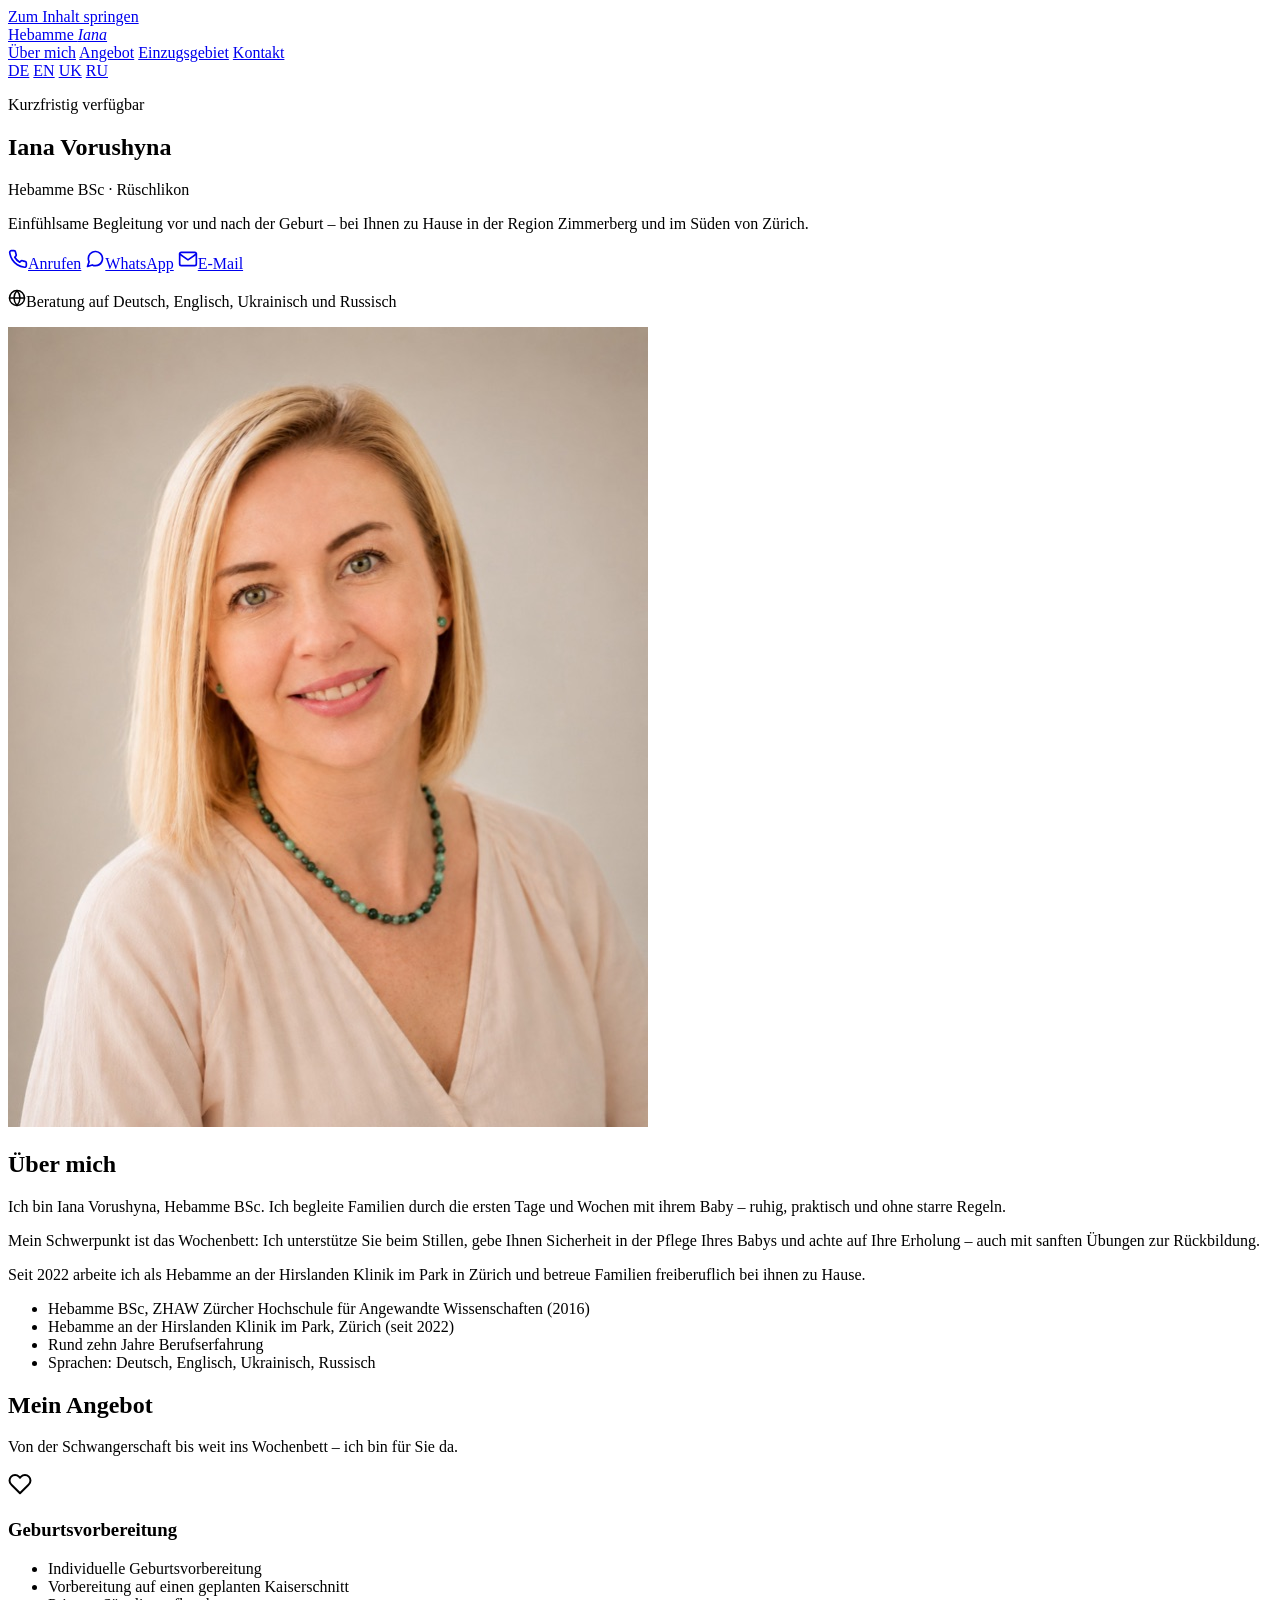
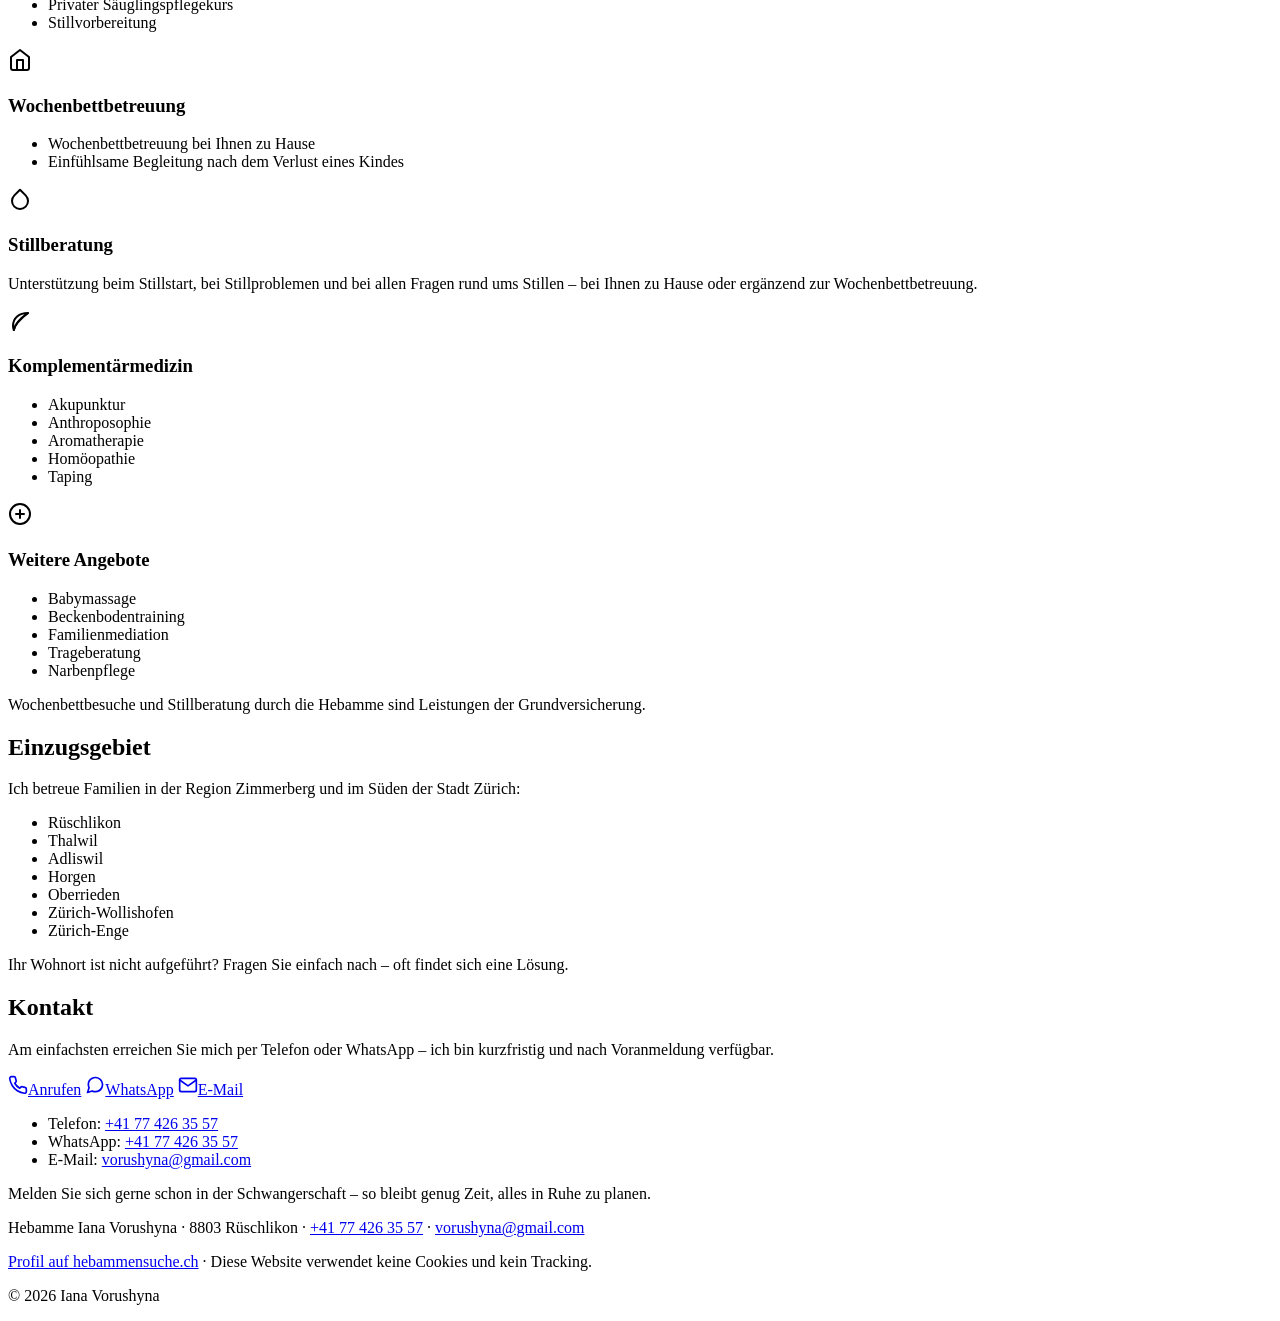
==== index.html @ 1feb300e "Add German page" ====
<!doctype html>
<html lang="de">
<head>
  <meta charset="utf-8">
  <meta name="viewport" content="width=device-width, initial-scale=1">
  <title>Hebamme Iana Vorushyna – Rüschlikon &amp; Region Zimmerberg</title>
  <meta name="description" content="Hebamme BSc in Rüschlikon: Wochenbettbetreuung zu Hause, Stillberatung und Geburtsvorbereitung in der Region Zimmerberg und in Zürich. Kurzfristig verfügbar.">
  <link rel="canonical" href="https://hebamme-iana.ch/">
  <link rel="alternate" hreflang="de" href="https://hebamme-iana.ch/">
  <link rel="alternate" hreflang="en" href="https://hebamme-iana.ch/en/">
  <link rel="alternate" hreflang="uk" href="https://hebamme-iana.ch/uk/">
  <link rel="alternate" hreflang="ru" href="https://hebamme-iana.ch/ru/">
  <link rel="alternate" hreflang="x-default" href="https://hebamme-iana.ch/">
  <meta property="og:type" content="website">
  <meta property="og:title" content="Hebamme Iana Vorushyna – Rüschlikon &amp; Region Zimmerberg">
  <meta property="og:description" content="Wochenbettbetreuung zu Hause, Stillberatung und Geburtsvorbereitung in der Region Zimmerberg und in Zürich.">
  <meta property="og:url" content="https://hebamme-iana.ch/">
  <meta property="og:image" content="https://hebamme-iana.ch/img/iana-800.jpg">
  <meta property="og:locale" content="de_CH">
  <meta name="theme-color" content="#FAF6EF">
  <link rel="icon" href="img/favicon.svg" type="image/svg+xml">
  <link rel="apple-touch-icon" href="img/apple-touch-icon.png">
  <link rel="preload" href="fonts/lora-600.woff2" as="font" type="font/woff2" crossorigin>
  <link rel="preload" href="fonts/source-sans-3-400.woff2" as="font" type="font/woff2" crossorigin>
  <link rel="stylesheet" href="css/style.css">
  <script src="js/lang.js" defer></script>
  <script type="application/ld+json">
  {
    "@context": "https://schema.org",
    "@type": "Midwife",
    "@id": "https://hebamme-iana.ch/#midwife",
    "name": "Hebamme Iana Vorushyna",
    "image": "https://hebamme-iana.ch/img/iana-800.jpg",
    "url": "https://hebamme-iana.ch/",
    "telephone": "+41774263557",
    "email": "vorushyna@gmail.com",
    "address": {
      "@type": "PostalAddress",
      "postalCode": "8803",
      "addressLocality": "Rüschlikon",
      "addressRegion": "ZH",
      "addressCountry": "CH"
    },
    "areaServed": ["Rüschlikon", "Thalwil", "Adliswil", "Horgen", "Oberrieden", "Zürich Wollishofen", "Zürich Enge"],
    "knowsLanguage": ["de", "en", "uk", "ru"],
    "sameAs": ["https://www.hebammensuche.ch/suche/profil/?hebammenname=&plz=8803&sektionId=39&leistungen=&id=36807"]
  }
  </script>
</head>
<body>
  <a class="skip-link" href="#main">Zum Inhalt springen</a>
  <header class="site-header">
    <div class="wrap header-inner">
      <a class="brand" href="#top">Hebamme <em>Iana</em></a>
      <nav class="site-nav" aria-label="Bereiche">
        <a href="#about">Über mich</a>
        <a href="#services">Angebot</a>
        <a href="#area">Einzugsgebiet</a>
        <a href="#contact">Kontakt</a>
      </nav>
      <nav class="lang-switcher" aria-label="Sprache wählen">
        <a href="./" data-lang="de" aria-current="page">DE</a>
        <a href="en/" data-lang="en" lang="en" hreflang="en">EN</a>
        <a href="uk/" data-lang="uk" lang="uk" hreflang="uk">UK</a>
        <a href="ru/" data-lang="ru" lang="ru" hreflang="ru">RU</a>
      </nav>
    </div>
  </header>

  <main id="main">
    <section class="hero" id="top">
      <div class="wrap hero-grid">
        <div class="hero-text">
          <p class="badge"><span class="badge-dot" aria-hidden="true"></span>Kurzfristig verfügbar</p>
          <h1>Iana Vorushyna</h1>
          <p class="role">Hebamme BSc · Rüschlikon</p>
          <p class="lead">Einfühlsame Begleitung vor und nach der Geburt – bei Ihnen zu Hause in der Region Zimmerberg und im Süden von Zürich.</p>
          <div class="cta-row">
            <a class="btn btn-primary" href="tel:+41774263557"><svg viewBox="0 0 24 24" width="20" height="20" fill="none" stroke="currentColor" stroke-width="2" stroke-linecap="round" stroke-linejoin="round" aria-hidden="true"><path d="M22 16.92v3a2 2 0 0 1-2.18 2 19.79 19.79 0 0 1-8.63-3.07 19.5 19.5 0 0 1-6-6A19.79 19.79 0 0 1 2.08 4.18 2 2 0 0 1 4.06 2h3a2 2 0 0 1 2 1.72 12.84 12.84 0 0 0 .7 2.81 2 2 0 0 1-.45 2.11L8.09 9.91a16 16 0 0 0 6 6l1.27-1.27a2 2 0 0 1 2.11-.45 12.84 12.84 0 0 0 2.81.7A2 2 0 0 1 22 16.92z"/></svg>Anrufen</a>
            <a class="btn btn-secondary" href="https://wa.me/41774263557"><svg viewBox="0 0 24 24" width="20" height="20" fill="none" stroke="currentColor" stroke-width="2" stroke-linecap="round" stroke-linejoin="round" aria-hidden="true"><path d="M21 11.5a8.38 8.38 0 0 1-.9 3.8 8.5 8.5 0 0 1-7.6 4.7 8.38 8.38 0 0 1-3.8-.9L3 21l1.9-5.7a8.38 8.38 0 0 1-.9-3.8 8.5 8.5 0 0 1 4.7-7.6 8.38 8.38 0 0 1 3.8-.9h.5a8.48 8.48 0 0 1 8 8v.5z"/></svg>WhatsApp</a>
            <a class="btn btn-secondary" href="mailto:vorushyna@gmail.com"><svg viewBox="0 0 24 24" width="20" height="20" fill="none" stroke="currentColor" stroke-width="2" stroke-linecap="round" stroke-linejoin="round" aria-hidden="true"><path d="M4 4h16c1.1 0 2 .9 2 2v12c0 1.1-.9 2-2 2H4c-1.1 0-2-.9-2-2V6c0-1.1.9-2 2-2z"/><path d="m22 6-10 7L2 6"/></svg>E-Mail</a>
          </div>
          <p class="hero-langs"><svg viewBox="0 0 24 24" width="18" height="18" fill="none" stroke="currentColor" stroke-width="2" stroke-linecap="round" stroke-linejoin="round" aria-hidden="true"><circle cx="12" cy="12" r="10"/><path d="M2 12h20"/><path d="M12 2a15.3 15.3 0 0 1 4 10 15.3 15.3 0 0 1-4 10 15.3 15.3 0 0 1-4-10 15.3 15.3 0 0 1 4-10z"/></svg>Beratung auf Deutsch, Englisch, Ukrainisch und Russisch</p>
        </div>
        <div class="hero-photo">
          <img src="img/iana-800.jpg" srcset="img/iana-480.jpg 384w, img/iana-800.jpg 640w" sizes="(min-width: 900px) 400px, 82vw" width="640" height="800" alt="Porträt von Hebamme Iana Vorushyna" fetchpriority="high">
        </div>
      </div>
    </section>

    <section class="section section-paper" id="about">
      <div class="wrap">
        <div class="beads" aria-hidden="true"><i></i><i></i><i></i><i></i><i></i><i></i><i></i></div>
        <h2>Über mich</h2>
        <div class="about-grid">
          <div class="about-text">
            <p>Ich bin Iana Vorushyna, Hebamme BSc. Ich begleite Familien durch die ersten Tage und Wochen mit ihrem Baby – ruhig, praktisch und ohne starre Regeln.</p>
            <p>Mein Schwerpunkt ist das Wochenbett: Ich unterstütze Sie beim Stillen, gebe Ihnen Sicherheit in der Pflege Ihres Babys und achte auf Ihre Erholung – auch mit sanften Übungen zur Rückbildung.</p>
            <p>Seit 2022 arbeite ich als Hebamme an der Hirslanden Klinik im Park in Zürich und betreue Familien freiberuflich bei ihnen zu Hause.</p>
          </div>
          <ul class="facts">
            <li>Hebamme BSc, ZHAW Zürcher Hochschule für Angewandte Wissenschaften (2016)</li>
            <li>Hebamme an der Hirslanden Klinik im Park, Zürich (seit 2022)</li>
            <li>Rund zehn Jahre Berufserfahrung</li>
            <li>Sprachen: Deutsch, Englisch, Ukrainisch, Russisch</li>
          </ul>
        </div>
      </div>
    </section>

    <section class="section" id="services">
      <div class="wrap">
        <div class="beads" aria-hidden="true"><i></i><i></i><i></i><i></i><i></i><i></i><i></i></div>
        <h2>Mein Angebot</h2>
        <p class="section-intro">Von der Schwangerschaft bis weit ins Wochenbett – ich bin für Sie da.</p>
        <div class="cards">
          <article class="card">
            <div class="card-icon"><svg viewBox="0 0 24 24" width="24" height="24" fill="none" stroke="currentColor" stroke-width="2" stroke-linecap="round" stroke-linejoin="round" aria-hidden="true"><path d="M20.84 4.61a5.5 5.5 0 0 0-7.78 0L12 5.67l-1.06-1.06a5.5 5.5 0 0 0-7.78 7.78l1.06 1.06L12 21.23l7.78-7.78 1.06-1.06a5.5 5.5 0 0 0 0-7.78z"/></svg></div>
            <h3>Geburtsvorbereitung</h3>
            <ul>
              <li>Individuelle Geburtsvorbereitung</li>
              <li>Vorbereitung auf einen geplanten Kaiserschnitt</li>
              <li>Privater Säuglingspflegekurs</li>
              <li>Stillvorbereitung</li>
            </ul>
          </article>
          <article class="card">
            <div class="card-icon"><svg viewBox="0 0 24 24" width="24" height="24" fill="none" stroke="currentColor" stroke-width="2" stroke-linecap="round" stroke-linejoin="round" aria-hidden="true"><path d="m3 9 9-7 9 7v11a2 2 0 0 1-2 2H5a2 2 0 0 1-2-2z"/><path d="M9 22V12h6v10"/></svg></div>
            <h3>Wochenbettbetreuung</h3>
            <ul>
              <li>Wochenbettbetreuung bei Ihnen zu Hause</li>
              <li>Einfühlsame Begleitung nach dem Verlust eines Kindes</li>
            </ul>
          </article>
          <article class="card">
            <div class="card-icon"><svg viewBox="0 0 24 24" width="24" height="24" fill="none" stroke="currentColor" stroke-width="2" stroke-linecap="round" stroke-linejoin="round" aria-hidden="true"><path d="m12 2.69 5.66 5.66a8 8 0 1 1-11.31 0z"/></svg></div>
            <h3>Stillberatung</h3>
            <p>Unterstützung beim Stillstart, bei Stillproblemen und bei allen Fragen rund ums Stillen – bei Ihnen zu Hause oder ergänzend zur Wochenbettbetreuung.</p>
          </article>
          <article class="card">
            <div class="card-icon"><svg viewBox="0 0 24 24" width="24" height="24" fill="none" stroke="currentColor" stroke-width="2" stroke-linecap="round" stroke-linejoin="round" aria-hidden="true"><path d="M20 4c-9 0-15 5-15 13 0 1.5.3 2.7.8 4C7 15 11 10 20 4z"/><path d="M5.8 21C7 16 11 11 20 4"/></svg></div>
            <h3>Komplementärmedizin</h3>
            <ul>
              <li>Akupunktur</li>
              <li>Anthroposophie</li>
              <li>Aromatherapie</li>
              <li>Homöopathie</li>
              <li>Taping</li>
            </ul>
          </article>
          <article class="card">
            <div class="card-icon"><svg viewBox="0 0 24 24" width="24" height="24" fill="none" stroke="currentColor" stroke-width="2" stroke-linecap="round" stroke-linejoin="round" aria-hidden="true"><circle cx="12" cy="12" r="10"/><path d="M12 8v8"/><path d="M8 12h8"/></svg></div>
            <h3>Weitere Angebote</h3>
            <ul>
              <li>Babymassage</li>
              <li>Beckenbodentraining</li>
              <li>Familienmediation</li>
              <li>Trageberatung</li>
              <li>Narbenpflege</li>
            </ul>
          </article>
        </div>
        <p class="note">Wochenbettbesuche und Stillberatung durch die Hebamme sind Leistungen der Grundversicherung.</p>
      </div>
    </section>

    <section class="section section-paper" id="area">
      <div class="wrap">
        <div class="beads" aria-hidden="true"><i></i><i></i><i></i><i></i><i></i><i></i><i></i></div>
        <h2>Einzugsgebiet</h2>
        <p class="section-intro">Ich betreue Familien in der Region Zimmerberg und im Süden der Stadt Zürich:</p>
        <ul class="chips">
          <li>Rüschlikon</li>
          <li>Thalwil</li>
          <li>Adliswil</li>
          <li>Horgen</li>
          <li>Oberrieden</li>
          <li>Zürich-Wollishofen</li>
          <li>Zürich-Enge</li>
        </ul>
        <p class="note">Ihr Wohnort ist nicht aufgeführt? Fragen Sie einfach nach – oft findet sich eine Lösung.</p>
      </div>
    </section>

    <section class="section section-contact" id="contact">
      <div class="wrap">
        <div class="beads" aria-hidden="true"><i></i><i></i><i></i><i></i><i></i><i></i><i></i></div>
        <h2>Kontakt</h2>
        <p class="section-intro">Am einfachsten erreichen Sie mich per Telefon oder WhatsApp – ich bin kurzfristig und nach Voranmeldung verfügbar.</p>
        <div class="cta-row">
          <a class="btn btn-primary" href="tel:+41774263557"><svg viewBox="0 0 24 24" width="20" height="20" fill="none" stroke="currentColor" stroke-width="2" stroke-linecap="round" stroke-linejoin="round" aria-hidden="true"><path d="M22 16.92v3a2 2 0 0 1-2.18 2 19.79 19.79 0 0 1-8.63-3.07 19.5 19.5 0 0 1-6-6A19.79 19.79 0 0 1 2.08 4.18 2 2 0 0 1 4.06 2h3a2 2 0 0 1 2 1.72 12.84 12.84 0 0 0 .7 2.81 2 2 0 0 1-.45 2.11L8.09 9.91a16 16 0 0 0 6 6l1.27-1.27a2 2 0 0 1 2.11-.45 12.84 12.84 0 0 0 2.81.7A2 2 0 0 1 22 16.92z"/></svg>Anrufen</a>
          <a class="btn btn-secondary" href="https://wa.me/41774263557"><svg viewBox="0 0 24 24" width="20" height="20" fill="none" stroke="currentColor" stroke-width="2" stroke-linecap="round" stroke-linejoin="round" aria-hidden="true"><path d="M21 11.5a8.38 8.38 0 0 1-.9 3.8 8.5 8.5 0 0 1-7.6 4.7 8.38 8.38 0 0 1-3.8-.9L3 21l1.9-5.7a8.38 8.38 0 0 1-.9-3.8 8.5 8.5 0 0 1 4.7-7.6 8.38 8.38 0 0 1 3.8-.9h.5a8.48 8.48 0 0 1 8 8v.5z"/></svg>WhatsApp</a>
          <a class="btn btn-secondary" href="mailto:vorushyna@gmail.com"><svg viewBox="0 0 24 24" width="20" height="20" fill="none" stroke="currentColor" stroke-width="2" stroke-linecap="round" stroke-linejoin="round" aria-hidden="true"><path d="M4 4h16c1.1 0 2 .9 2 2v12c0 1.1-.9 2-2 2H4c-1.1 0-2-.9-2-2V6c0-1.1.9-2 2-2z"/><path d="m22 6-10 7L2 6"/></svg>E-Mail</a>
        </div>
        <ul class="contact-list">
          <li>Telefon: <a href="tel:+41774263557">+41&nbsp;77&nbsp;426&nbsp;35&nbsp;57</a></li>
          <li>WhatsApp: <a href="https://wa.me/41774263557">+41&nbsp;77&nbsp;426&nbsp;35&nbsp;57</a></li>
          <li>E-Mail: <a href="mailto:vorushyna@gmail.com">vorushyna@gmail.com</a></li>
        </ul>
        <p class="note">Melden Sie sich gerne schon in der Schwangerschaft – so bleibt genug Zeit, alles in Ruhe zu planen.</p>
      </div>
    </section>
  </main>

  <footer class="site-footer">
    <div class="wrap">
      <p class="footer-id">Hebamme Iana Vorushyna · 8803 Rüschlikon · <a href="tel:+41774263557">+41&nbsp;77&nbsp;426&nbsp;35&nbsp;57</a> · <a href="mailto:vorushyna@gmail.com">vorushyna@gmail.com</a></p>
      <p class="footer-meta"><a href="https://www.hebammensuche.ch/suche/profil/?hebammenname=&amp;plz=8803&amp;sektionId=39&amp;leistungen=&amp;id=36807" target="_blank" rel="noopener">Profil auf hebammensuche.ch</a> · Diese Website verwendet keine Cookies und kein Tracking.</p>
      <p class="footer-copy">© 2026 Iana Vorushyna</p>
    </div>
  </footer>
</body>
</html>
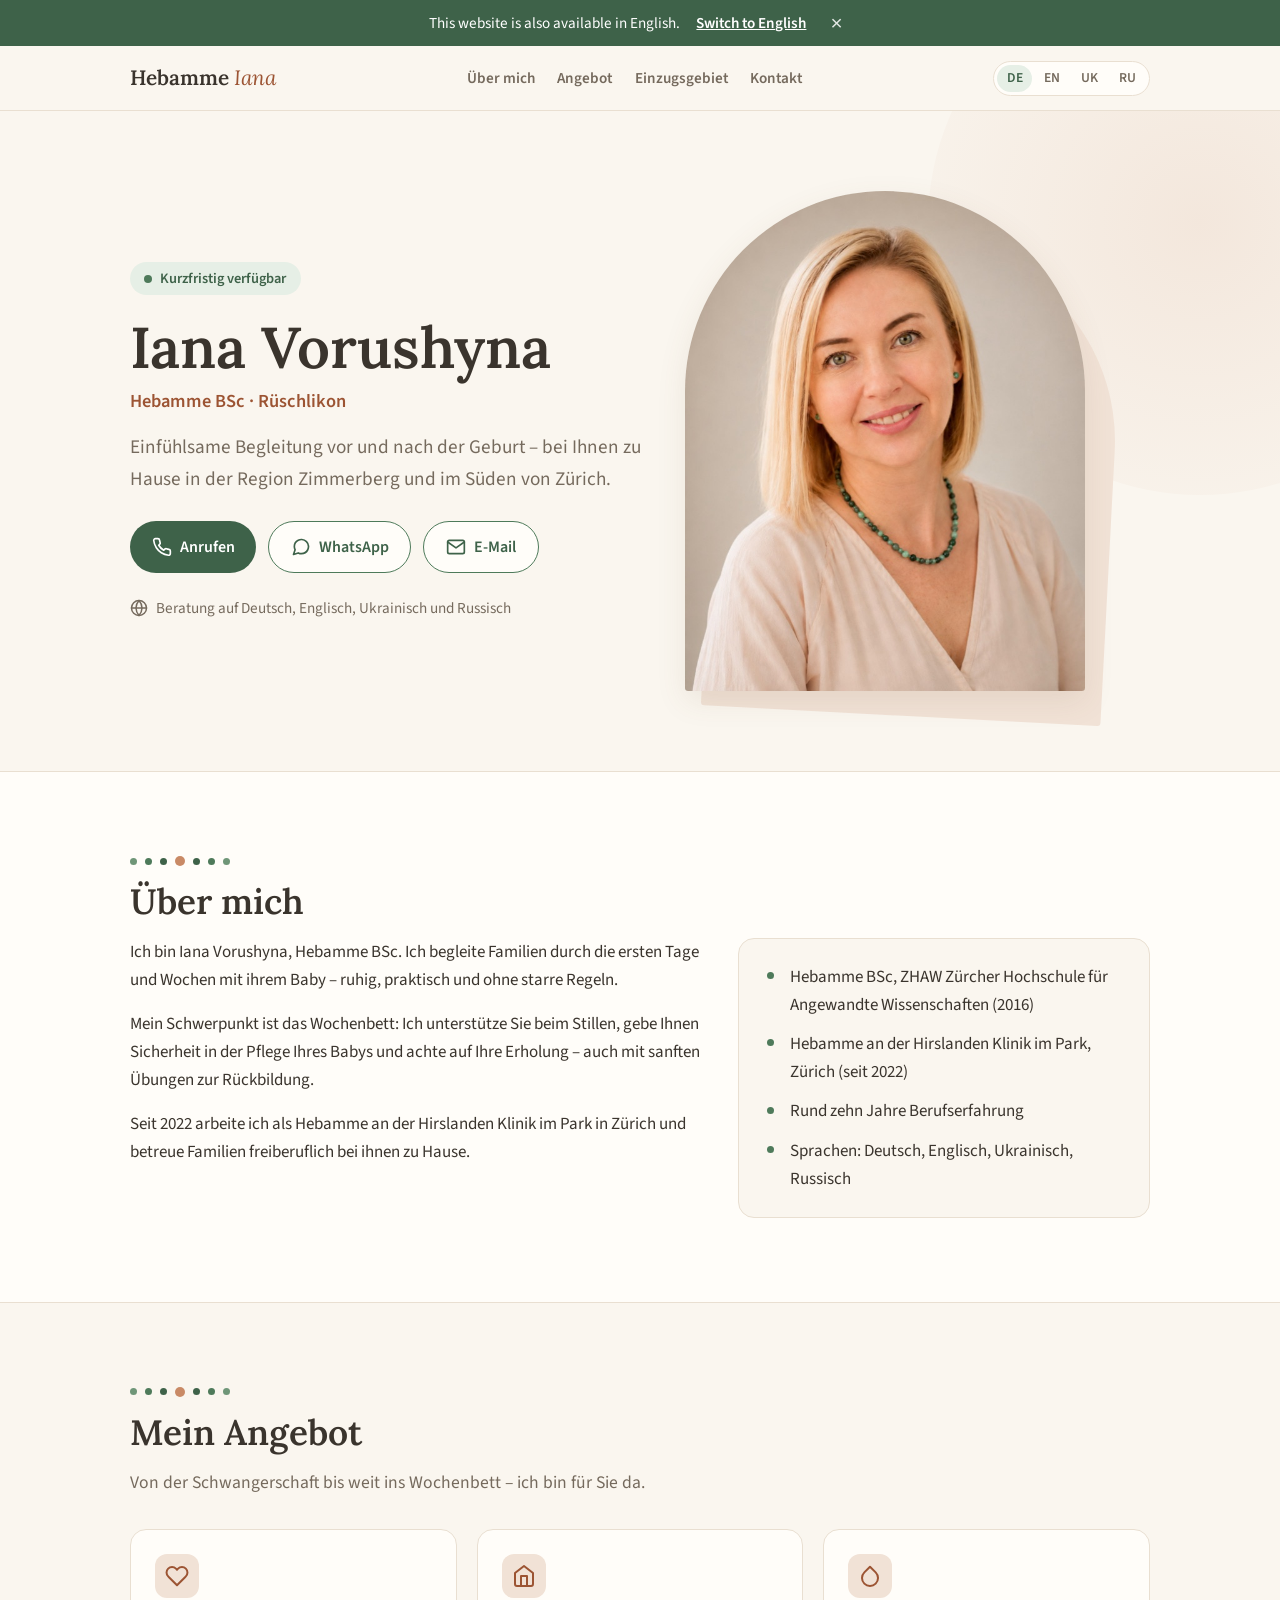
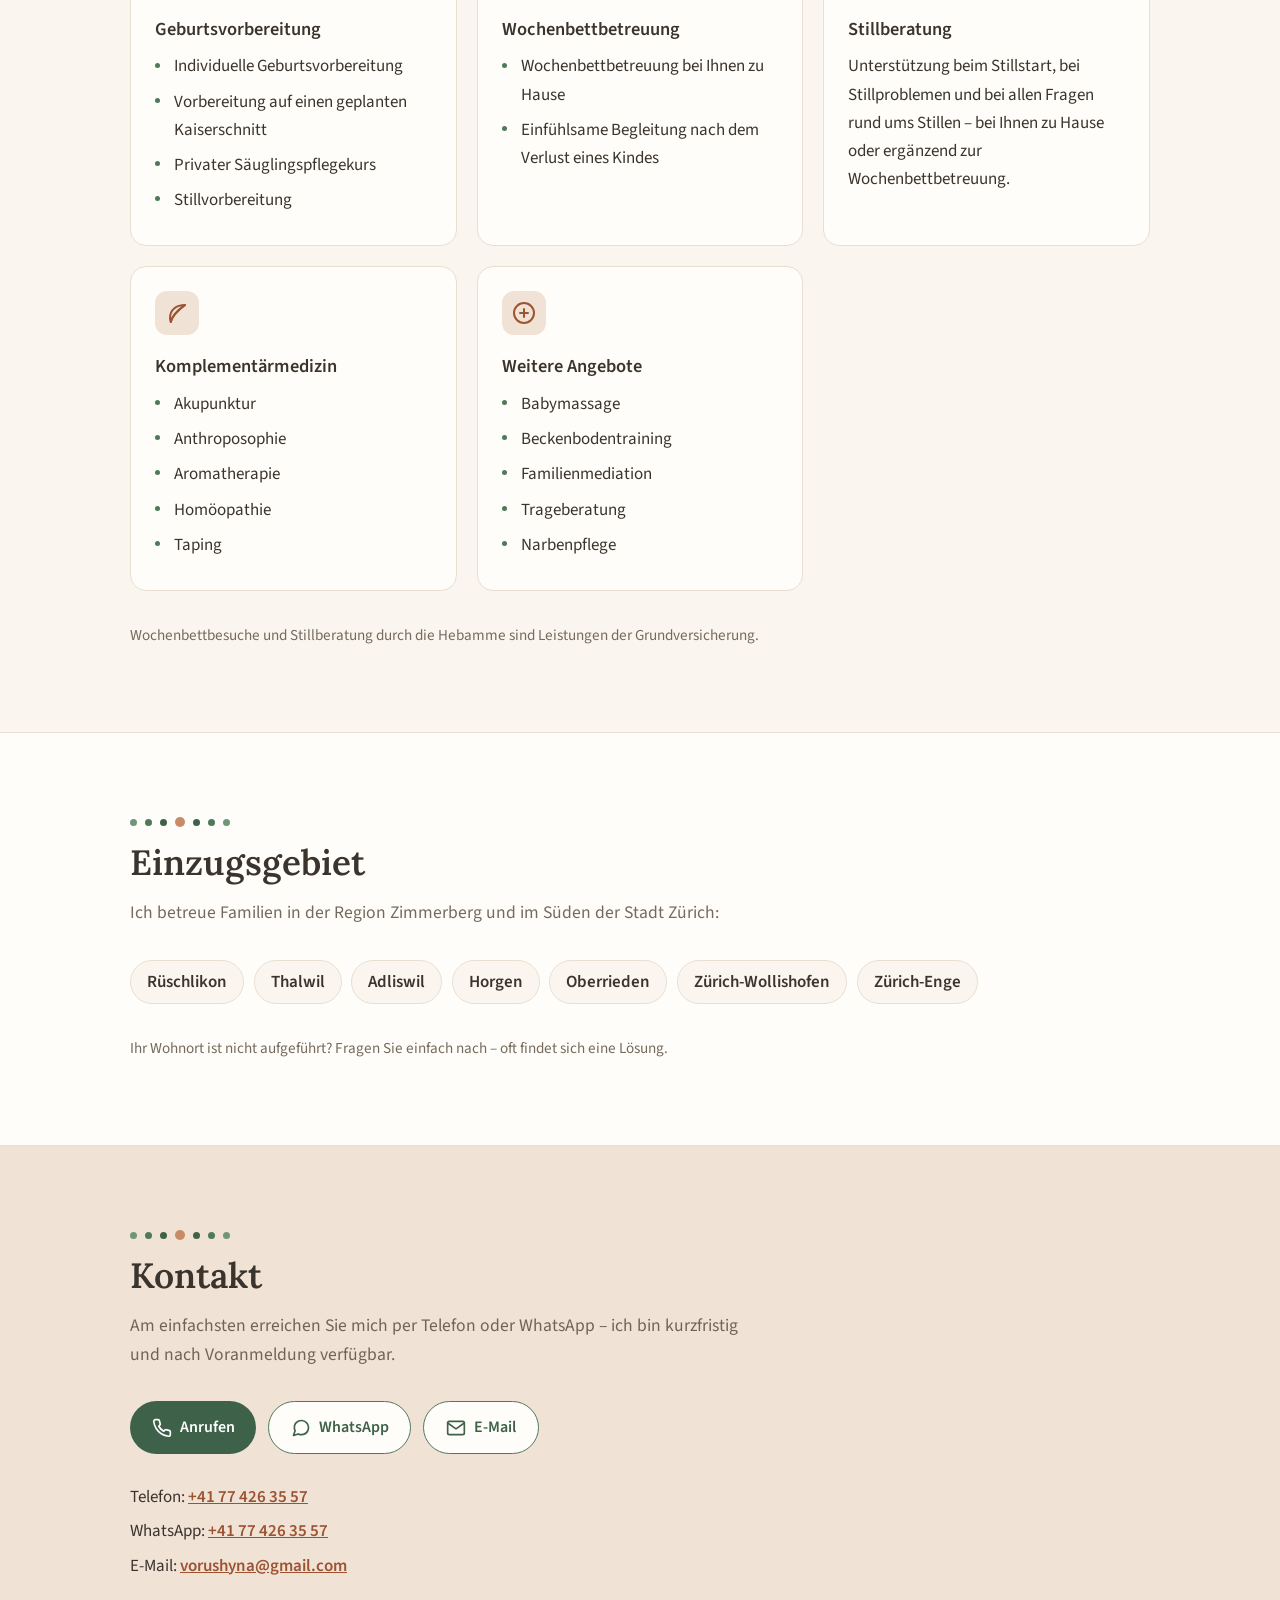
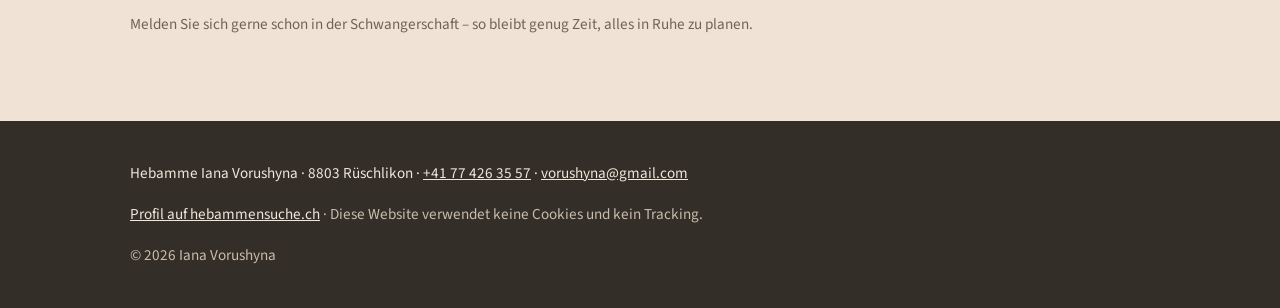
==== commit 0d817ac6: "QA fixes: 320px header overflow, font preloads, 404 favicon Whole-site QA (Task 9) turned up three t" ====
--- a/index.html
+++ b/index.html
@@ -22,6 +22,8 @@
   <link rel="apple-touch-icon" href="img/apple-touch-icon.png">
   <link rel="preload" href="fonts/lora-600.woff2" as="font" type="font/woff2" crossorigin>
   <link rel="preload" href="fonts/source-sans-3-400.woff2" as="font" type="font/woff2" crossorigin>
+  <link rel="preload" href="fonts/source-sans-3-600.woff2" as="font" type="font/woff2" crossorigin>
+  <link rel="preload" href="fonts/lora-italic.woff2" as="font" type="font/woff2" crossorigin>
   <link rel="stylesheet" href="css/style.css">
   <script src="js/lang.js" defer></script>
   <script type="application/ld+json">
--- a/css/style.css
+++ b/css/style.css
@@ -0,0 +1,398 @@
+/* Fonts — self-hosted, latin+cyrillic */
+@font-face {
+  font-family: "Lora";
+  font-style: normal;
+  font-weight: 600;
+  font-display: swap;
+  src: url("../fonts/lora-600.woff2") format("woff2");
+}
+@font-face {
+  font-family: "Lora";
+  font-style: italic;
+  font-weight: 400;
+  font-display: swap;
+  src: url("../fonts/lora-italic.woff2") format("woff2");
+}
+@font-face {
+  font-family: "Source Sans 3";
+  font-style: normal;
+  font-weight: 400;
+  font-display: swap;
+  src: url("../fonts/source-sans-3-400.woff2") format("woff2");
+}
+@font-face {
+  font-family: "Source Sans 3";
+  font-style: normal;
+  font-weight: 600;
+  font-display: swap;
+  src: url("../fonts/source-sans-3-600.woff2") format("woff2");
+}
+
+/* Tokens */
+:root {
+  --bg: #FAF6EF;
+  --paper: #FFFDF9;
+  --ink: #3A342D;
+  --muted: #756A5D;
+  --jade: #4E7A5A;
+  --jade-deep: #3E6249;
+  --jade-soft: #E6EFE6;
+  --jade-light: #6F9678;
+  --terracotta: #B4653F;
+  --terracotta-deep: #9C5433;
+  --warm-bead: #C98A66;
+  --blush: #F1E2D6;
+  --line: #E9DFD1;
+  --footer-bg: #332E27;
+  --radius: 16px;
+  --shadow: 0 10px 30px rgba(115, 85, 55, 0.10);
+  --font-display: "Lora", Georgia, "Times New Roman", serif;
+  --font-body: "Source Sans 3", -apple-system, "Segoe UI", Roboto, sans-serif;
+}
+
+/* Base */
+*, *::before, *::after { box-sizing: border-box; }
+html { scroll-padding-top: 4.5rem; }
+@media (prefers-reduced-motion: no-preference) {
+  html { scroll-behavior: smooth; }
+}
+body {
+  margin: 0;
+  font-family: var(--font-body);
+  font-size: 1.0625rem;
+  line-height: 1.65;
+  color: var(--ink);
+  background: var(--bg);
+}
+img { max-width: 100%; height: auto; display: block; }
+h1, h2 { font-family: var(--font-display); font-weight: 600; line-height: 1.12; margin: 0; }
+h3 { font-size: 1.15rem; font-weight: 600; margin: 0 0 0.5rem; }
+p { margin: 0 0 1rem; }
+a { color: var(--terracotta-deep); }
+::selection { background: var(--blush); }
+:focus-visible { outline: 3px solid var(--terracotta); outline-offset: 2px; border-radius: 4px; }
+
+.wrap { max-width: 1100px; margin-inline: auto; padding-inline: clamp(1.25rem, 4vw, 2.5rem); }
+
+/* Skip link */
+.skip-link {
+  position: absolute;
+  left: -999px;
+  top: 0;
+  background: var(--jade-deep);
+  color: #fff;
+  padding: 0.6rem 1rem;
+  z-index: 100;
+  border-radius: 0 0 8px 0;
+}
+.skip-link:focus { left: 0; }
+
+/* Header */
+.site-header {
+  position: sticky;
+  top: 0;
+  z-index: 50;
+  background: rgba(250, 246, 239, 0.92);
+  backdrop-filter: blur(10px);
+  -webkit-backdrop-filter: blur(10px);
+  border-bottom: 1px solid var(--line);
+}
+.header-inner {
+  display: flex;
+  align-items: center;
+  justify-content: space-between;
+  gap: 1rem;
+  min-height: 4rem;
+}
+.brand {
+  font-family: var(--font-display);
+  font-weight: 600;
+  font-size: 1.3rem;
+  color: var(--ink);
+  text-decoration: none;
+  white-space: nowrap;
+}
+.brand em { font-style: italic; font-weight: 400; color: var(--terracotta-deep); }
+.site-nav { display: none; gap: 1.4rem; }
+.site-nav a {
+  color: var(--muted);
+  text-decoration: none;
+  font-weight: 600;
+  font-size: 0.95rem;
+}
+.site-nav a:hover { color: var(--ink); }
+.lang-switcher {
+  display: flex;
+  gap: 2px;
+  border: 1px solid var(--line);
+  border-radius: 999px;
+  padding: 3px;
+  background: var(--paper);
+}
+.lang-switcher a {
+  padding: 0.15rem 0.6rem;
+  border-radius: 999px;
+  text-decoration: none;
+  font-size: 0.85rem;
+  font-weight: 600;
+  color: var(--muted);
+}
+.lang-switcher a:hover { color: var(--ink); }
+.lang-switcher a[aria-current="page"] { background: var(--jade-soft); color: var(--jade-deep); }
+
+/* Hero */
+.hero { padding-block: clamp(2.5rem, 7vw, 5rem); position: relative; overflow: hidden; }
+.hero::before {
+  content: "";
+  position: absolute;
+  right: -12rem;
+  top: -10rem;
+  width: 34rem;
+  height: 34rem;
+  border-radius: 50%;
+  background: radial-gradient(circle, rgba(241, 226, 214, 0.75), rgba(241, 226, 214, 0));
+  pointer-events: none;
+}
+.hero-grid { display: grid; gap: 2.5rem; align-items: center; position: relative; }
+.badge {
+  display: inline-flex;
+  align-items: center;
+  gap: 0.5rem;
+  background: var(--jade-soft);
+  color: var(--jade-deep);
+  font-weight: 600;
+  font-size: 0.9rem;
+  padding: 0.3rem 0.9rem;
+  border-radius: 999px;
+  margin: 0 0 1.2rem;
+}
+.badge-dot {
+  width: 8px;
+  height: 8px;
+  border-radius: 50%;
+  background: var(--jade);
+}
+.hero h1 { font-size: clamp(2.4rem, 6vw, 3.6rem); }
+.role {
+  font-size: 1.15rem;
+  font-weight: 600;
+  color: var(--terracotta-deep);
+  margin: 0.4rem 0 1rem;
+}
+.lead { font-size: 1.2rem; color: var(--muted); max-width: 34rem; margin-bottom: 1.6rem; }
+.cta-row { display: flex; flex-wrap: wrap; gap: 0.75rem; }
+.btn {
+  display: inline-flex;
+  align-items: center;
+  gap: 0.5rem;
+  padding: 0.75rem 1.35rem;
+  border-radius: 999px;
+  font-weight: 600;
+  font-size: 1rem;
+  text-decoration: none;
+  transition: transform 0.15s ease, background-color 0.15s ease, border-color 0.15s ease;
+}
+.btn:hover { transform: translateY(-1px); }
+.btn-primary { background: var(--jade-deep); color: #fff; }
+.btn-primary:hover { background: var(--jade); }
+.btn-secondary {
+  background: var(--paper);
+  color: var(--jade-deep);
+  border: 1.5px solid var(--jade);
+}
+.btn-secondary:hover { background: var(--jade-soft); }
+.hero-langs {
+  display: flex;
+  align-items: center;
+  gap: 0.5rem;
+  color: var(--muted);
+  font-size: 0.95rem;
+  margin: 1.4rem 0 0;
+}
+.hero-photo { position: relative; width: min(400px, 82vw); margin-inline: auto; }
+.hero-photo::before {
+  content: "";
+  position: absolute;
+  inset: 10% -7% -5% 7%;
+  background: var(--blush);
+  border-radius: 999px 999px var(--radius) var(--radius);
+  transform: rotate(3deg);
+}
+.hero-photo img {
+  position: relative;
+  width: 100%;
+  border-radius: 999px 999px var(--radius) var(--radius);
+  box-shadow: var(--shadow);
+}
+
+/* Hero load animation */
+@media (prefers-reduced-motion: no-preference) {
+  .hero-text > * { animation: rise 0.55s ease both; }
+  .hero-text > *:nth-child(2) { animation-delay: 0.06s; }
+  .hero-text > *:nth-child(3) { animation-delay: 0.12s; }
+  .hero-text > *:nth-child(4) { animation-delay: 0.18s; }
+  .hero-text > *:nth-child(5) { animation-delay: 0.24s; }
+  .hero-text > *:nth-child(6) { animation-delay: 0.3s; }
+  .hero-photo { animation: rise 0.65s ease 0.15s both; }
+}
+@keyframes rise {
+  from { opacity: 0; transform: translateY(14px); }
+  to { opacity: 1; transform: translateY(0); }
+}
+
+/* Sections */
+.section { padding-block: clamp(3.25rem, 8vw, 5.25rem); }
+.section-paper { background: var(--paper); border-block: 1px solid var(--line); }
+.section-contact { background: var(--blush); }
+.section h2 { font-size: clamp(1.7rem, 3.5vw, 2.2rem); margin-bottom: 1rem; }
+.section-intro { color: var(--muted); font-size: 1.1rem; max-width: 40rem; margin-bottom: 2rem; }
+
+/* Bead strand — signature */
+.beads { display: flex; align-items: center; gap: 0.5rem; margin-bottom: 1rem; }
+.beads i { width: 7px; height: 7px; border-radius: 50%; background: var(--jade); }
+.beads i:nth-child(1), .beads i:nth-child(7) { background: var(--jade-light); }
+.beads i:nth-child(3), .beads i:nth-child(5) { background: var(--jade-deep); }
+.beads i:nth-child(4) { width: 10px; height: 10px; background: var(--warm-bead); }
+
+/* About */
+.about-grid { display: grid; gap: 2rem; }
+.about-text p { max-width: 40rem; }
+.facts {
+  list-style: none;
+  margin: 0;
+  padding: 1.5rem 1.75rem;
+  background: var(--bg);
+  border: 1px solid var(--line);
+  border-radius: var(--radius);
+  align-self: start;
+}
+.facts li { position: relative; padding-left: 1.4rem; margin-bottom: 0.7rem; }
+.facts li:last-child { margin-bottom: 0; }
+.facts li::before {
+  content: "";
+  position: absolute;
+  left: 0;
+  top: 0.55em;
+  width: 7px;
+  height: 7px;
+  border-radius: 50%;
+  background: var(--jade);
+}
+
+/* Service cards */
+.cards { display: grid; grid-template-columns: repeat(auto-fit, minmax(250px, 1fr)); gap: 1.25rem; }
+.card {
+  background: var(--paper);
+  border: 1px solid var(--line);
+  border-radius: var(--radius);
+  padding: 1.5rem;
+}
+.card-icon {
+  width: 44px;
+  height: 44px;
+  border-radius: 12px;
+  background: var(--blush);
+  color: var(--terracotta-deep);
+  display: grid;
+  place-items: center;
+  margin-bottom: 1rem;
+}
+.card ul { list-style: none; margin: 0; padding: 0; }
+.card li { position: relative; padding-left: 1.2rem; margin-bottom: 0.45rem; color: var(--ink); }
+.card li::before {
+  content: "";
+  position: absolute;
+  left: 0;
+  top: 0.6em;
+  width: 5px;
+  height: 5px;
+  border-radius: 50%;
+  background: var(--jade);
+}
+.card p { margin: 0; }
+.note { color: var(--muted); font-size: 0.95rem; margin: 2rem 0 0; }
+
+/* Area chips */
+.chips { list-style: none; display: flex; flex-wrap: wrap; gap: 0.6rem; margin: 0; padding: 0; }
+.chips li {
+  background: var(--bg);
+  border: 1px solid var(--line);
+  border-radius: 999px;
+  padding: 0.45rem 1rem;
+  font-weight: 600;
+}
+
+/* Contact */
+.section-contact .cta-row { margin-bottom: 1.8rem; }
+.contact-list { list-style: none; margin: 0; padding: 0; }
+.contact-list li { margin-bottom: 0.4rem; }
+.contact-list a { font-weight: 600; }
+/* On the blush band --muted (4.17:1) and --terracotta-deep (4.45:1) fall under 4.5:1 */
+.section-contact .section-intro,
+.section-contact .note { color: #6F6457; }
+.contact-list a { color: #9B5332; }
+
+/* Footer */
+.site-footer {
+  background: var(--footer-bg);
+  color: #EFE7DC;
+  padding-block: 2.5rem;
+  font-size: 0.95rem;
+}
+.site-footer a { color: #EFE7DC; }
+.footer-meta, .footer-copy { color: #C9BCAD; }
+.footer-copy { margin-bottom: 0; }
+
+/* Language suggestion banner (injected by js/lang.js) */
+.lang-banner {
+  display: flex;
+  flex-wrap: wrap;
+  align-items: center;
+  justify-content: center;
+  gap: 0.4rem 1rem;
+  background: var(--jade-deep);
+  color: #fff;
+  padding: 0.6rem 1rem;
+  font-size: 0.95rem;
+  text-align: center;
+}
+.lang-banner-link { color: #fff; font-weight: 600; }
+.lang-banner-close {
+  background: none;
+  border: 0;
+  color: #fff;
+  font-size: 1.3rem;
+  line-height: 1;
+  padding: 0.2rem 0.5rem;
+  cursor: pointer;
+  opacity: 0.85;
+}
+.lang-banner-close:hover { opacity: 1; }
+/* The terracotta ring is only 1.6:1 on the jade-deep banner */
+.lang-banner :focus-visible { outline-color: #fff; }
+
+/* Desktop */
+@media (min-width: 900px) {
+  .site-nav { display: flex; }
+  .hero-grid { grid-template-columns: 1.05fr 0.95fr; }
+  .hero-photo { margin-inline: 0 auto; }
+  .about-grid { grid-template-columns: 1.4fr 1fr; }
+}
+/* Mobile: portrait first */
+@media (max-width: 899.98px) {
+  .hero-photo { order: -1; width: min(300px, 78vw); }
+}
+/* Narrow phones (320px): brand + switcher need ~20px more than the row has */
+@media (max-width: 359.98px) {
+  .header-inner { gap: 0.5rem; }
+  .brand { font-size: 1.15rem; }
+  .lang-switcher a { padding: 0.15rem 0.4rem; font-size: 0.8rem; }
+}
+
+/* Reduced motion */
+@media (prefers-reduced-motion: reduce) {
+  *, *::before, *::after {
+    animation: none !important;
+    transition: none !important;
+  }
+}
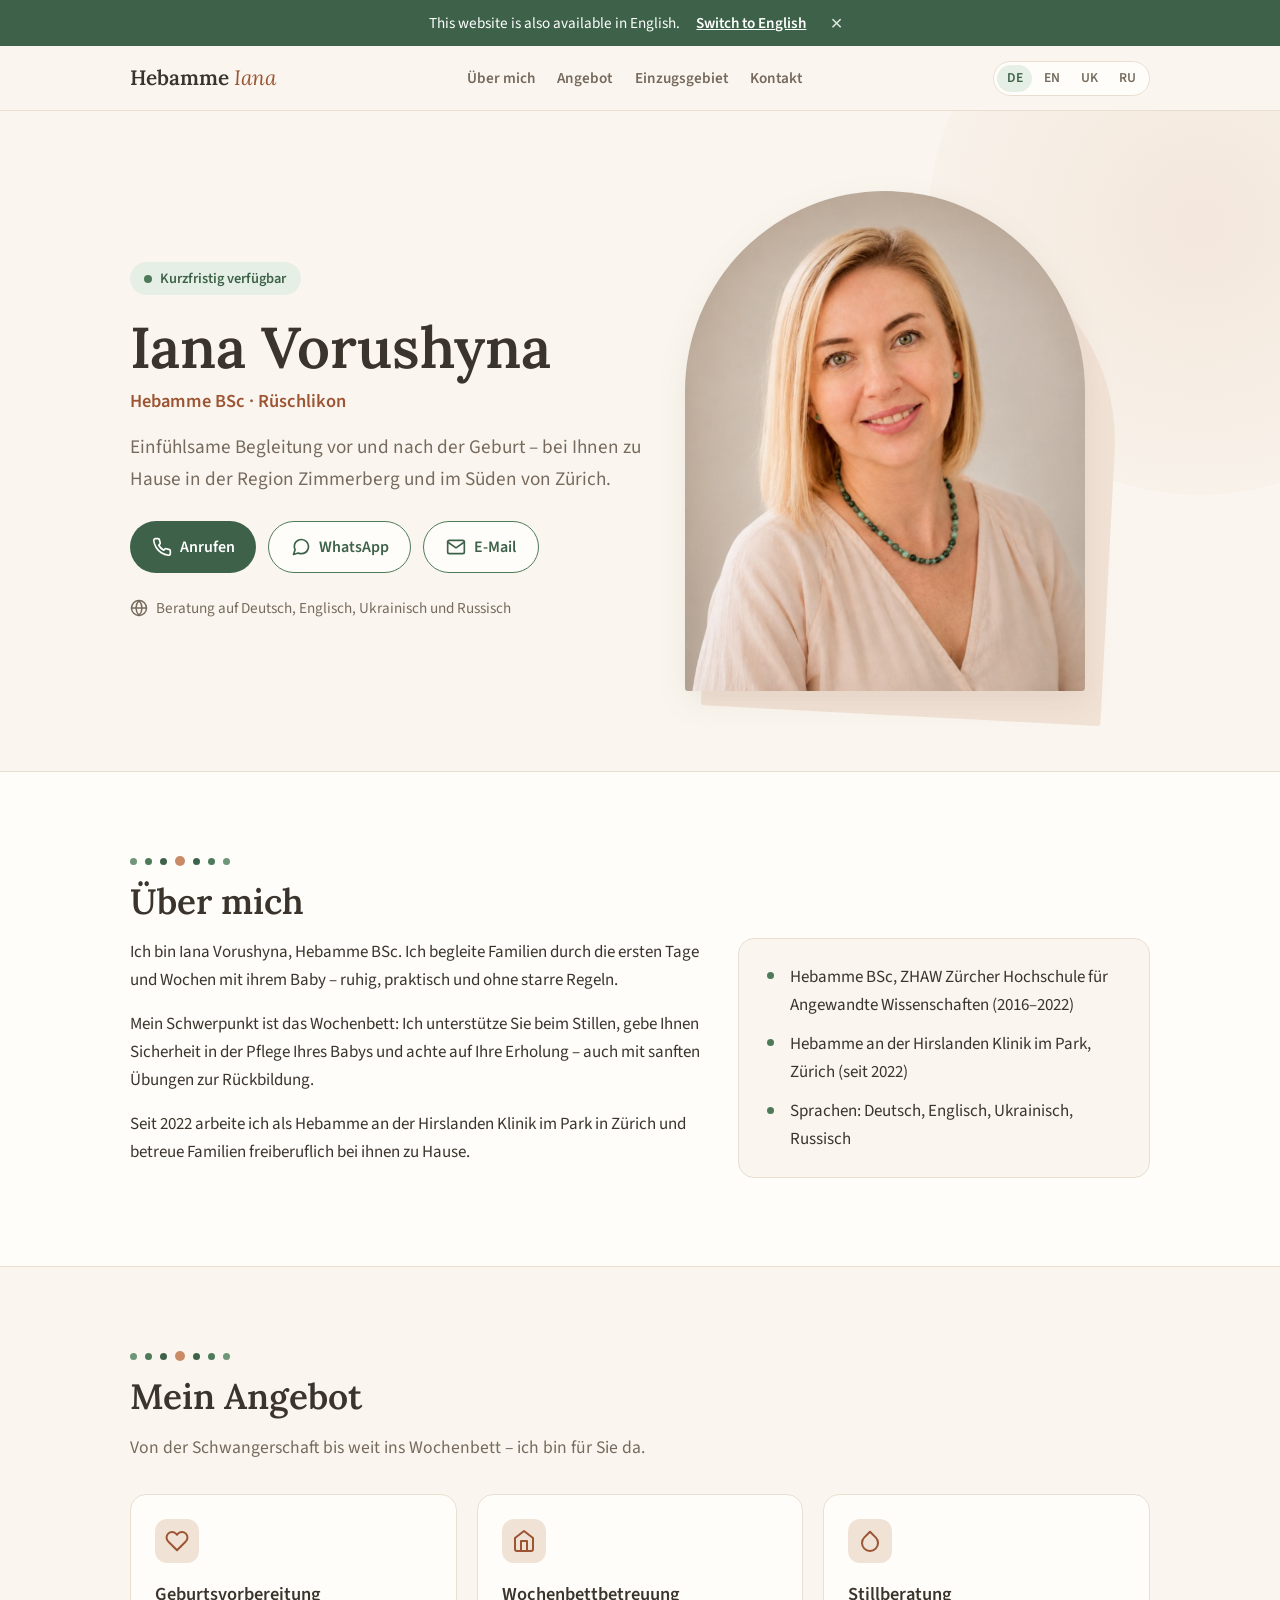
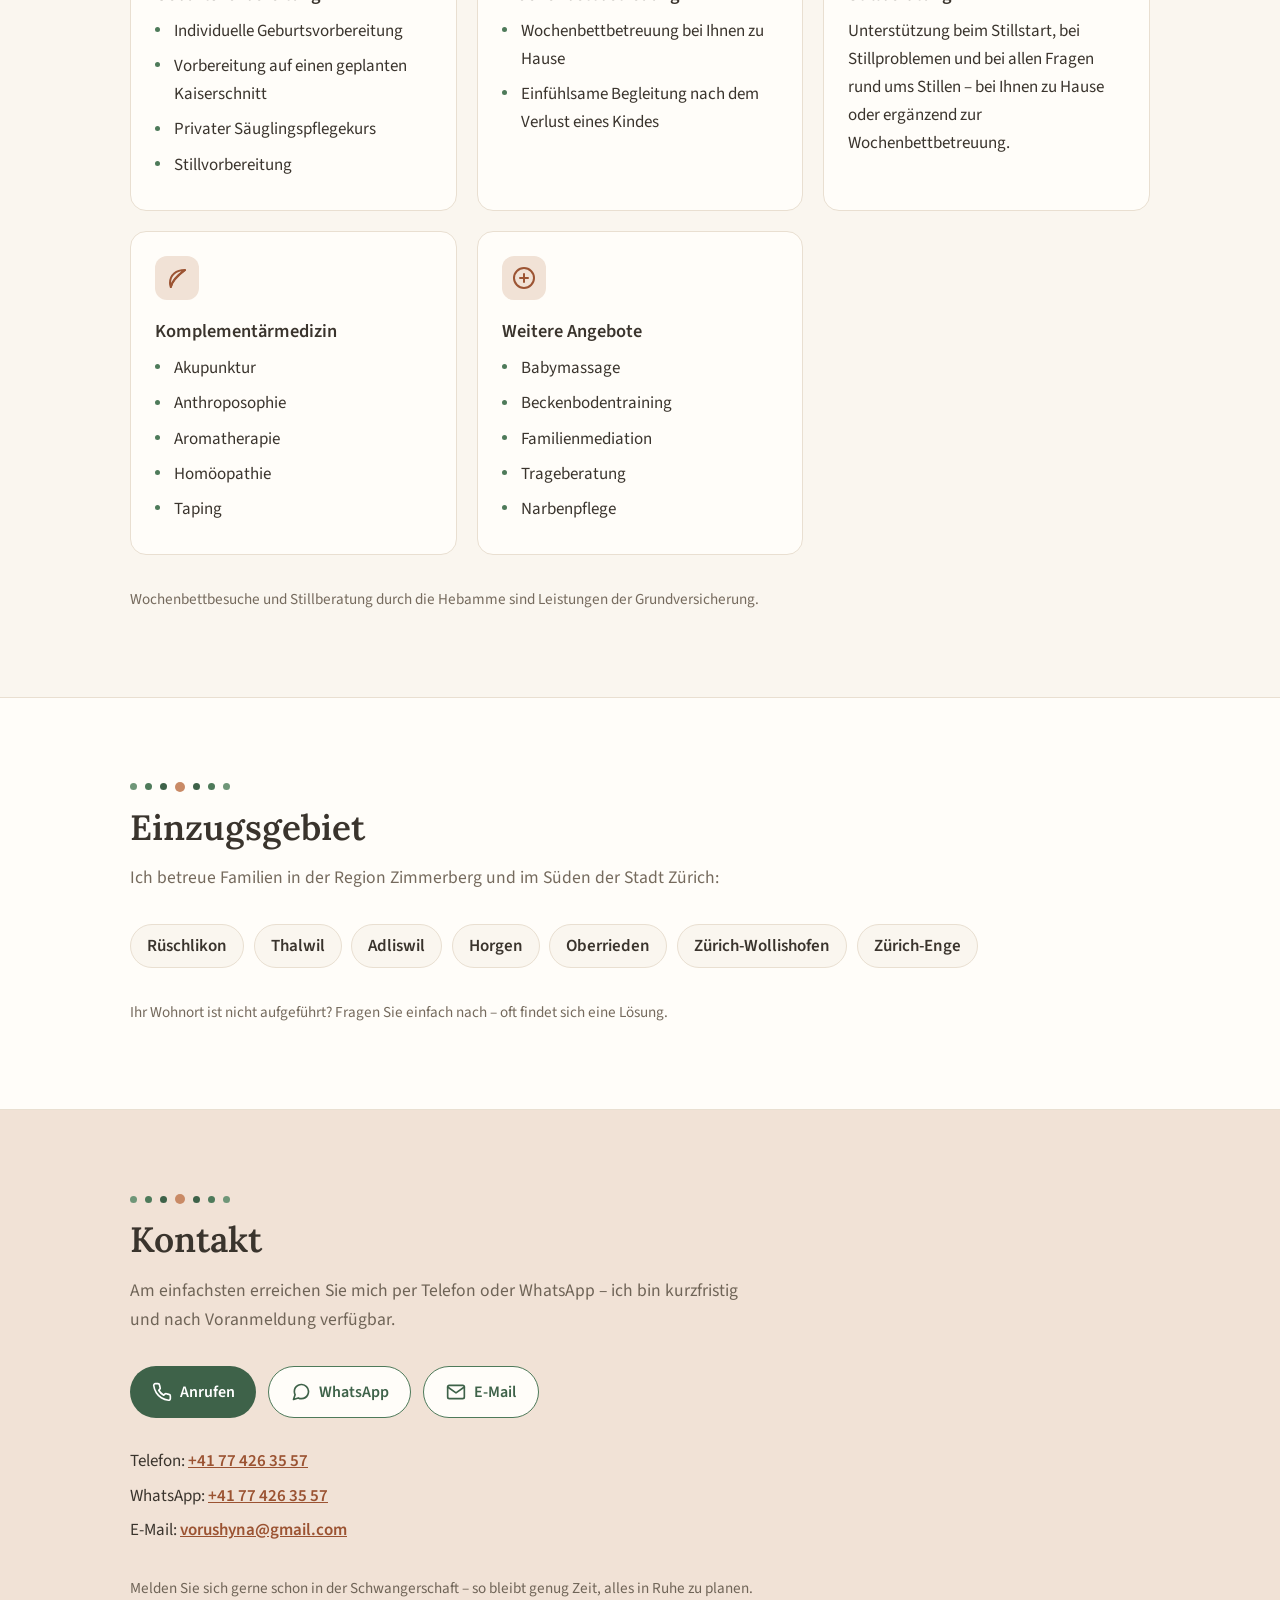
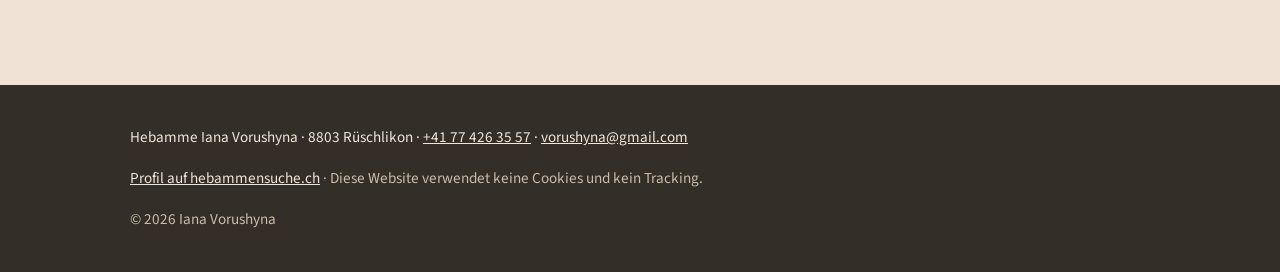
==== commit 3c44c245: "Show study years 2016-2022, drop years-of-experience line Co-Authored-By: Claude Fable 5 <noreply@an" ====
--- a/index.html
+++ b/index.html
@@ -101,9 +101,8 @@
             <p>Seit 2022 arbeite ich als Hebamme an der Hirslanden Klinik im Park in Zürich und betreue Familien freiberuflich bei ihnen zu Hause.</p>
           </div>
           <ul class="facts">
-            <li>Hebamme BSc, ZHAW Zürcher Hochschule für Angewandte Wissenschaften (2016)</li>
+            <li>Hebamme BSc, ZHAW Zürcher Hochschule für Angewandte Wissenschaften (2016–2022)</li>
             <li>Hebamme an der Hirslanden Klinik im Park, Zürich (seit 2022)</li>
-            <li>Rund zehn Jahre Berufserfahrung</li>
             <li>Sprachen: Deutsch, Englisch, Ukrainisch, Russisch</li>
           </ul>
         </div>
